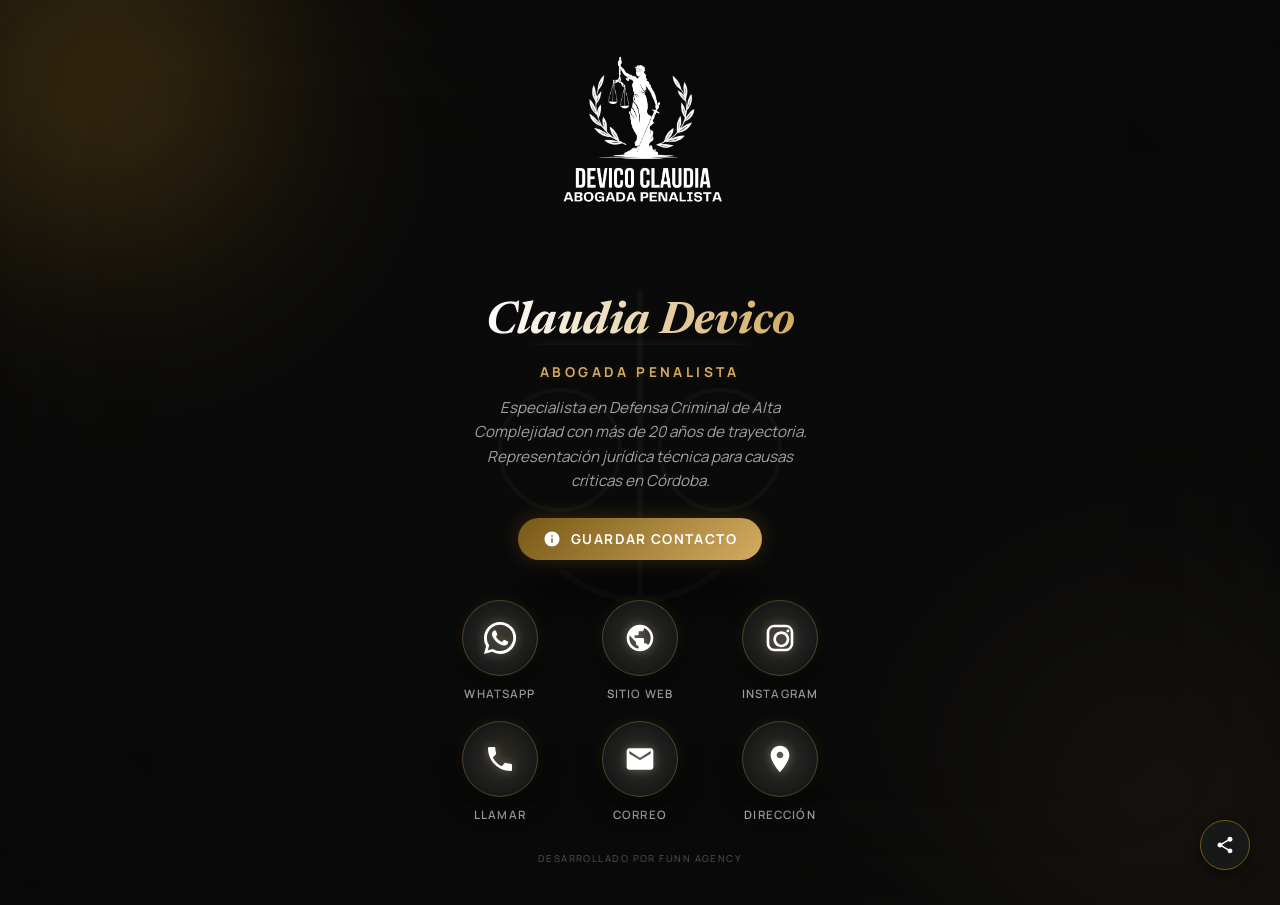
==== tarjeta-digital/index.html @ a2b51d61 "added digital card" ====
<!DOCTYPE html>
<html lang="es">

<head>
    <meta charset="UTF-8">
    <meta name="viewport" content="width=device-width, initial-scale=1.0">
    <title>Dra. Claudia Devico - Tarjeta Digital</title>
    <link
        href="https://fonts.googleapis.com/css2?family=Newsreader:ital,wght@0,400;0,600;0,700;1,600&family=Manrope:wght@300;400;500;700&display=swap"
        rel="stylesheet">
    <style>
        :root {
            --primary: #785916;
            --primary-light: #d4ac61;
            --bg-dark: #0a0a0a;
            --bg-card: rgba(25, 28, 29, 0.85);
            --text-white: #ffffff;
            --text-gray: #a1a1aa;
        }

        * {
            margin: 0;
            padding: 0;
            box-sizing: border-box;
            -webkit-tap-highlight-color: transparent;
        }

        body {
            font-family: 'Manrope', sans-serif;
            background: var(--bg-dark);
            color: var(--text-white);
            min-height: 100vh;
            display: flex;
            justify-content: center;
            align-items: center;
            overflow: hidden;
            padding: 20px;
            position: relative;
        }

        /* Watermark */
        .watermark {
            position: fixed;
            top: 50%;
            left: 50%;
            transform: translate(-50%, -50%);
            width: 80%;
            max-width: 400px;
            opacity: 0.03;
            pointer-events: none;
            z-index: -1;
        }

        /* Enhanced Bokeh Background */
        .background-blobs {
            position: fixed;
            top: 0;
            left: 0;
            width: 100%;
            height: 100%;
            z-index: -2;
            filter: blur(100px);
            opacity: 0.6;
            background: var(--bg-dark);
        }

        .blob {
            position: absolute;
            background: var(--primary);
            border-radius: 50%;
            transition: transform 0.2s ease-out;
            animation: move linear infinite;
        }

        .blob-1 {
            width: 400px;
            height: 400px;
            top: -100px;
            left: -100px;
            background: radial-gradient(circle, #785916, transparent);
            animation-duration: 20s;
        }

        .blob-2 {
            width: 500px;
            height: 500px;
            bottom: -150px;
            right: -150px;
            background: radial-gradient(circle, #d4ac6122, transparent);
            animation-duration: 25s;
        }

        @keyframes move {
            0% {
                transform: translate(0, 0) scale(1);
            }

            33% {
                transform: translate(100px, 50px) scale(1.1);
            }

            66% {
                transform: translate(-50px, 100px) scale(0.9);
            }

            100% {
                transform: translate(0, 0) scale(1);
            }
        }

        .card-container {
            width: 100%;
            max-width: 400px;
            text-align: center;
            animation: fadeIn 1.2s ease-out;
            position: relative;
            z-index: 10;
        }

        @keyframes fadeIn {
            from {
                opacity: 0;
                transform: translateY(30px);
            }

            to {
                opacity: 1;
                transform: translateY(0);
            }
        }

        .logo-section {
            margin-bottom: 35px;
        }

        .logo-section img {
            width: 240px;
            height: auto;
            /* Convertir colores oscuros (azul) a blanco para visibilidad */
            filter: brightness(0) invert(1) brightness(1.8) contrast(1.2);
            mix-blend-mode: screen;
            opacity: 1;
        }

        .info-section {
            margin-bottom: 40px;
        }

        /* Signature Reveal Animation */
        .info-section h1 {
            font-family: 'Newsreader', serif;
            font-size: 2.8rem;
            font-style: italic;
            margin-bottom: 8px;
            background: linear-gradient(90deg, #ffffff, #d4ac61, #ffffff);
            background-size: 200% auto;
            -webkit-background-clip: text;
            background-clip: text;
            -webkit-text-fill-color: transparent;
            position: relative;
            display: inline-block;
            mask-image: linear-gradient(90deg, black var(--reveal), transparent var(--reveal));
            -webkit-mask-image: linear-gradient(90deg, black var(--reveal), transparent var(--reveal));
            --reveal: 0%;
            animation: revealSignature 2s ease-out forwards;
        }

        @keyframes revealSignature {
            to {
                --reveal: 100%;
            }
        }

        @property --reveal {
            syntax: '<percentage>';
            initial-value: 0%;
            inherits: false;
        }

        .info-section h1::after {
            content: '';
            position: absolute;
            bottom: -5px;
            left: 15%;
            right: 15%;
            height: 1px;
            background: linear-gradient(to right, transparent, var(--primary-light), transparent);
            box-shadow: 0 0 10px var(--primary-light);
            animation: lineExpand 1.5s ease-out 1s forwards;
            transform: scaleX(0);
        }

        @keyframes lineExpand {
            to {
                transform: scaleX(1);
            }
        }

        .info-section p {
            font-size: 0.85rem;
            text-transform: uppercase;
            letter-spacing: 0.25em;
            color: var(--primary-light);
            font-weight: 700;
            margin-bottom: 15px;
            margin-top: 10px;
            text-shadow: 0 0 10px rgba(120, 89, 22, 0.3);
        }

        .description {
            font-size: 0.95rem;
            line-height: 1.6;
            color: var(--text-gray);
            max-width: 340px;
            margin: 0 auto;
            font-weight: 400;
            font-style: italic;
            margin-bottom: 25px;
        }

        /* vCard Button */
        .vcard-btn {
            background: linear-gradient(135deg, var(--primary), var(--primary-light));
            color: white;
            border: none;
            padding: 12px 25px;
            border-radius: 30px;
            font-family: 'Manrope', sans-serif;
            font-weight: 700;
            font-size: 0.85rem;
            letter-spacing: 0.1em;
            text-transform: uppercase;
            cursor: pointer;
            box-shadow: 0 50px 30px rgba(0, 0, 0, 0.4), 0 0 20px rgba(120, 89, 22, 0.4);
            display: inline-flex;
            align-items: center;
            gap: 10px;
            transition: all 0.3s ease;
        }

        .vcard-btn:hover {
            transform: translateY(-3px);
            box-shadow: 0 5px 25px rgba(120, 89, 22, 0.6);
        }

        .vcard-btn svg {
            width: 18px;
            height: 18px;
            fill: white;
        }

        .links-grid {
            display: grid;
            grid-template-columns: repeat(3, 1fr);
            gap: 20px;
            margin-bottom: 30px;
            width: 100%;
            margin-top: 40px;
        }

        .link-item {
            text-decoration: none;
            color: var(--text-white);
            display: flex;
            flex-direction: column;
            align-items: center;
            gap: 10px;
            transition: transform 0.3s cubic-bezier(0.175, 0.885, 0.32, 1.275);
        }

        .link-item:active {
            transform: scale(0.9);
        }

        .icon-wrapper {
            width: 76px;
            height: 76px;
            background: var(--bg-card);
            border: 1px solid rgba(212, 172, 97, 0.3);
            border-radius: 50%;
            display: center;
            justify-content: center;
            align-items: center;
            backdrop-filter: blur(15px);
            box-shadow: 0 10px 25px rgba(0, 0, 0, 0.6),
                0 0 15px rgba(120, 89, 22, 0.2);
            position: relative;
            overflow: hidden;
            display: flex;
        }

        .icon-wrapper::before {
            content: '';
            position: absolute;
            top: 0;
            left: 0;
            right: 0;
            bottom: 0;
            border-radius: 50%;
            background: radial-gradient(circle, var(--primary-light) 0%, transparent 70%);
            opacity: 0.15;
            animation: pulse 2.5s infinite;
        }

        @keyframes pulse {
            0% {
                transform: scale(0.8);
                opacity: 0.1;
            }

            50% {
                transform: scale(1.15);
                opacity: 0.3;
            }

            100% {
                transform: scale(0.8);
                opacity: 0.1;
            }
        }

        .icon-wrapper svg {
            width: 32px;
            height: 32px;
            fill: var(--text-white);
            filter: drop-shadow(0 0 5px rgba(255, 255, 255, 0.3));
            z-index: 2;
        }

        .link-label {
            font-size: 0.72rem;
            font-weight: 600;
            color: var(--text-gray);
            letter-spacing: 0.1em;
            text-transform: uppercase;
        }

        .footer {
            margin-top: 30px;
            padding-bottom: 20px;
            font-size: 0.6rem;
            color: var(--text-gray);
            opacity: 0.4;
            letter-spacing: 0.15em;
            text-transform: uppercase;
            font-weight: 500;
        }

        /* Floating Share Button */
        .share-btn {
            position: fixed;
            bottom: 30px;
            right: 30px;
            width: 50px;
            height: 50px;
            background: var(--bg-card);
            border: 1px solid var(--primary);
            border-radius: 50%;
            display: flex;
            justify-content: center;
            align-items: center;
            cursor: pointer;
            backdrop-filter: blur(10px);
            box-shadow: 0 5px 15px rgba(0, 0, 0, 0.5);
            z-index: 100;
            transition: all 0.3s ease;
        }

        .share-btn:hover {
            transform: rotate(-15deg) scale(1.1);
            background: var(--primary);
        }

        .share-btn svg {
            width: 20px;
            height: 20px;
            fill: var(--text-white);
        }

        @media print {
            body {
                background: #000 !important;
            }

            .background-blobs,
            .share-btn,
            .vcard-btn {
                display: none;
            }

            .card-container {
                transform: none !important;
            }

            .footer {
                opacity: 1;
                color: #444;
            }
        }
    </style>
</head>

<body>
    <div class="background-blobs">
        <div class="blob blob-1" id="blob1"></div>
        <div class="blob blob-2" id="blob2"></div>
    </div>

    <svg class="watermark" viewBox="0 0 100 100">
        <path d="M50 10 L50 90 M20 40 L80 40 M30 80 Q50 95 70 80" fill="none" stroke="currentColor"
            stroke-width="1.5" />
        <circle cx="30" cy="50" r="15" fill="none" stroke="currentColor" stroke-width="1" />
        <circle cx="70" cy="50" r="15" fill="none" stroke="currentColor" stroke-width="1" />
    </svg>

    <div class="card-container">
        <div class="logo-section">
            <img src="../devico andrea trasnp.png" alt="Logo Claudia Devico">
        </div>

        <div class="info-section">
            <h1 id="userName">Claudia Devico</h1>
            <p>Abogada Penalista</p>
            <div class="description">
                Especialista en Defensa Criminal de Alta Complejidad con más de 20 años de trayectoria.
                Representación jurídica técnica para causas críticas en Córdoba.
            </div>
            <button class="vcard-btn" onclick="downloadVCard()">
                <svg viewBox="0 0 24 24">
                    <path
                        d="M12 2C6.48 2 2 6.48 2 12s4.48 10 10 10 10-4.48 10-10S17.52 2 12 2zm1 15h-2v-6h2v6zm0-8h-2V7h2v2z" />
                </svg>
                Guardar Contacto
            </button>
        </div>

        <div class="links-grid">
            <a href="https://wa.me/5493512355442" class="link-item">
                <div class="icon-wrapper"><svg viewBox="0 0 24 24">
                        <path
                            d="M17.472 14.382c-.297-.149-1.758-.867-2.03-.967-.273-.099-.471-.148-.67.15-.197.297-.767.966-.94 1.164-.173.199-.347.223-.644.075-.297-.15-1.255-.463-2.39-1.475-.883-.788-1.48-1.761-1.653-2.059-.173-.297-.018-.458.13-.606.134-.133.298-.347.446-.52.149-.174.198-.298.298-.497.099-.198.05-.371-.025-.52-.075-.149-.669-1.612-.916-2.207-.242-.579-.487-.5-.669-.51-.173-.008-.371-.01-.57-.01-.198 0-.52.074-.792.372-.272.297-1.04 1.016-1.04 2.479 0 1.462 1.065 2.875 1.213 3.074.149.198 2.096 3.2 5.077 4.487.709.306 1.262.489 1.694.625.712.227 1.36.195 1.871.118.571-.085 1.758-.719 2.006-1.413.248-.694.248-1.289.173-1.413-.074-.124-.272-.198-.57-.347m-5.421 7.403h-.004a9.87 9.87 0 01-5.031-1.378l-.361-.214-3.741.982.998-3.648-.235-.374a9.86 9.86 0 01-1.51-5.26c.001-5.45 4.436-9.884 9.888-9.884 2.64 0 5.122 1.03 6.988 2.898a9.825 9.825 0 012.893 6.994c-.003 5.45-4.437 9.884-9.885 9.884m8.413-18.297A11.815 11.815 0 0012.05 0C5.414 0 0 5.414 0 12.05c0 2.123.553 4.197 1.603 6.013L0 24l6.135-1.61a11.811 11.811 0 005.912 1.57h.005c6.632 0 12.046-5.414 12.046-12.05 0-3.212-1.25-6.232-3.52-8.502" />
                    </svg></div>
                <span class="link-label">WhatsApp</span>
            </a>
            <a href="https://abogadadevico.com/" class="link-item">
                <div class="icon-wrapper"><svg viewBox="0 0 24 24">
                        <path
                            d="M12 2C6.47 2 2 6.47 2 12s4.47 10 10 10 10-4.47 10-10S17.53 2 12 2zm-1 17.93c-3.95-.49-7-3.85-7-7.93 0-.62.08-1.21.21-1.79L9 15v1c0 1.1.9 2 2 2v1.93zm6.9-2.54c-.26-.81-1-1.39-1.9-1.39h-1v-3c0-.55-.45-1-1-1H8v-2h2c.55 0 1-.45 1-1V7h2c1.1 0 2-.9 2-2v-.41c2.93 1.19 5 4.06 5 7.41 0 2.08-.8 3.97-2.1 5.39z" />
                    </svg></div>
                <span class="link-label">Sitio Web</span>
            </a>
            <a href="https://www.instagram.com/abogadaclaudiadevico/" class="link-item">
                <div class="icon-wrapper"><svg viewBox="0 0 24 24">
                        <path
                            d="M7.8 2h8.4C19.4 2 22 4.6 22 7.8v8.4a5.8 5.8 0 0 1-5.8 5.8H7.8C4.6 22 2 19.4 2 16.2V7.8A5.8 5.8 0 0 1 7.8 2m-.2 2A3.6 3.6 0 0 0 4 7.6v8.8A3.6 3.6 0 0 0 7.6 20h8.8a3.6 3.6 0 0 0 3.6-3.6V7.6A3.6 3.6 0 0 0 16.4 4H7.6m5.4 3c3.3 0 6 2.7 6 6s-2.7 6-6 6-6-2.7-6-6 2.7-6 6-6m0 2a4 4 0 0 0-4 4 4 4 0 0 0 4 4 4 4 0 0 0 4-4 4 4 0 0 0-4-4m4.9-3.3c.6 0 1.1.5 1.1 1.1 0 .6-.5 1.1-1.1 1.1-.6 0-1.1-.5-1.1-1.1 0-.6.5-1.1 1.1-1.1z" />
                    </svg></div>
                <span class="link-label">Instagram</span>
            </a>
            <a href="tel:+5493512355442" class="link-item">
                <div class="icon-wrapper"><svg viewBox="0 0 24 24">
                        <path
                            d="M6.62 10.79c1.44 2.82 3.76 5.14 6.59 6.59l2.2-2.2c.27-.27.67-.36 1.02-.24 1.12.37 2.33.57 3.57.57.55 0 1 .45 1 1V20c0 .55-.45 1-1 1-9.39 0-17-7.61-17-17 0-.55.45-1 1-1h3.5c.55 0 1 .45 1 1 0 1.25.2 2.45.57 3.57.11.35.03.74-.25 1.02l-2.2 2.2z" />
                    </svg></div>
                <span class="link-label">Llamar</span>
            </a>
            <a href="mailto:contacto@abogadadevico.com" class="link-item">
                <div class="icon-wrapper"><svg viewBox="0 0 24 24">
                        <path
                            d="M20 4H4c-1.1 0-2 .9-2 2v12c0 1.1.9 2 2 2h16c1.1 0 2-.9 2-2V6c0-1.1-.9-2-2-2zm0 4l-8 5-8-5V6l8 5 8-5v2z" />
                    </svg></div>
                <span class="link-label">Correo</span>
            </a>
            <a href="https://maps.google.com/?q=Caseros+551,+Cordoba,+Argentina" class="link-item">
                <div class="icon-wrapper"><svg viewBox="0 0 24 24">
                        <path
                            d="M12 2C8.13 2 5 5.13 5 9c0 5.25 7 13 7 13s7-7.75 7-13c0-3.87-3.13-7-7-7zm0 9.5c-1.38 0-2.5-1.12-2.5-2.5s1.12-2.5 2.5-2.5 2.5 1.12 2.5 2.5-1.12 2.5-2.5 2.5z" />
                    </svg></div>
                <span class="link-label">Dirección</span>
            </a>
        </div>

        <div class="footer">Desarrollado por FUNN Agency</div>
    </div>

    <div class="share-btn" onclick="shareCard()">
        <svg viewBox="0 0 24 24">
            <path
                d="M18 16.08c-.76 0-1.44.3-1.96.77L8.91 12.7c.05-.23.09-.46.09-.7s-.04-.47-.09-.7l7.05-4.11c.54.5 1.25.81 2.04.81 1.66 0 3-1.34 3-3s-1.34-3-3-3-3 1.34-3 3c0 .24.04.47.09.7L8.04 9.81C7.5 9.31 6.79 9 6 9c-1.66 0-3 1.34-3 3s1.34 3 3 3c.79 0 1.5-.31 2.04-.81l7.12 4.16c-.05.21-.08.43-.08.65 0 1.61 1.31 2.92 2.92 2.92s2.92-1.31 2.92-2.92c0-1.61-1.31-2.92-2.92-2.92z" />
        </svg>
    </div>

    <script>
        // vCard Download
        function downloadVCard() {
            const vcard = `BEGIN:VCARD
VERSION:3.0
FN:Dra. Claudia Devico
ORG:Estudio Jurídico Devico
TITLE:Abogada Penalista
TEL;TYPE=CELL,VOICE:+5493512355442
EMAIL;TYPE=PREF,INTERNET:contacto@abogadadevico.com
URL:https://abogadadevico.com/
ADR;TYPE=WORK,POSTAL,PARCEL:;;Caseros 551;Cordoba;;5000;Argentina
END:VCARD`;
            const blob = new Blob([vcard], { type: 'text/vcard' });
            const url = window.URL.createObjectURL(blob);
            const a = document.createElement('a');
            a.href = url;
            a.download = 'Claudia_Devico.vcf';
            document.body.appendChild(a);
            a.click();
            window.URL.revokeObjectURL(url);
            document.body.removeChild(a);
        }

        // Parallax Effect
        window.addEventListener('deviceorientation', (event) => {
            const x = event.beta;  // In degree in range [-180,180]
            const y = event.gamma; // In degree in range [-90,90]

            const b1 = document.getElementById('blob1');
            const b2 = document.getElementById('blob2');

            const moveX = y / 2;
            const moveY = (x - 45) / 2; // Subtracting 45 assuming a normal holding angle

            b1.style.transform = `translate(${moveX}px, ${moveY}px)`;
            b2.style.transform = `translate(${-moveX}px, ${-moveY}px)`;
        });

        // Share API
        async function shareCard() {
            const shareData = {
                title: 'Dra. Claudia Devico - Tarjeta Digital',
                text: 'Contacto profesional - Abogada Penalista',
                url: window.location.href
            };

            try {
                if (navigator.share) {
                    await navigator.share(shareData);
                } else {
                    // Fallback to copy URL
                    await navigator.clipboard.writeText(window.location.href);
                    alert('Enlace copiado al portapapeles');
                }
            } catch (err) {
                console.log('Error sharing:', err);
            }
        }
    </script>
</body>

</html>
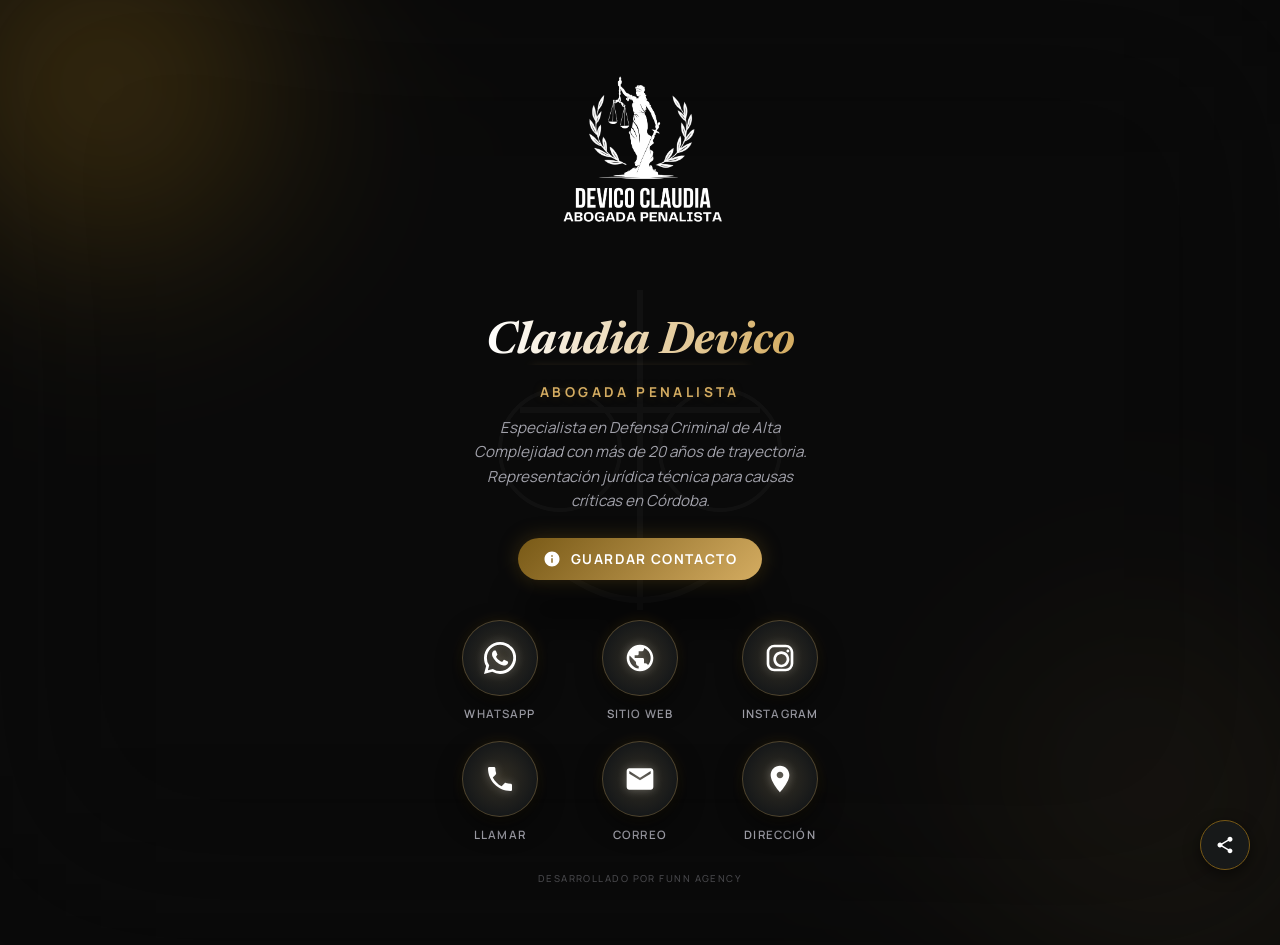
==== commit d6991fc0: "fixed tarjeta digital" ====
--- a/tarjeta-digital/index.html
+++ b/tarjeta-digital/index.html
@@ -31,10 +31,12 @@
             color: var(--text-white);
             min-height: 100vh;
             display: flex;
-            justify-content: center;
+            flex-direction: column;
+            justify-content: flex-start;
             align-items: center;
-            overflow: hidden;
-            padding: 20px;
+            overflow-x: hidden;
+            overflow-y: auto;
+            padding: 40px 20px;
             position: relative;
         }
 
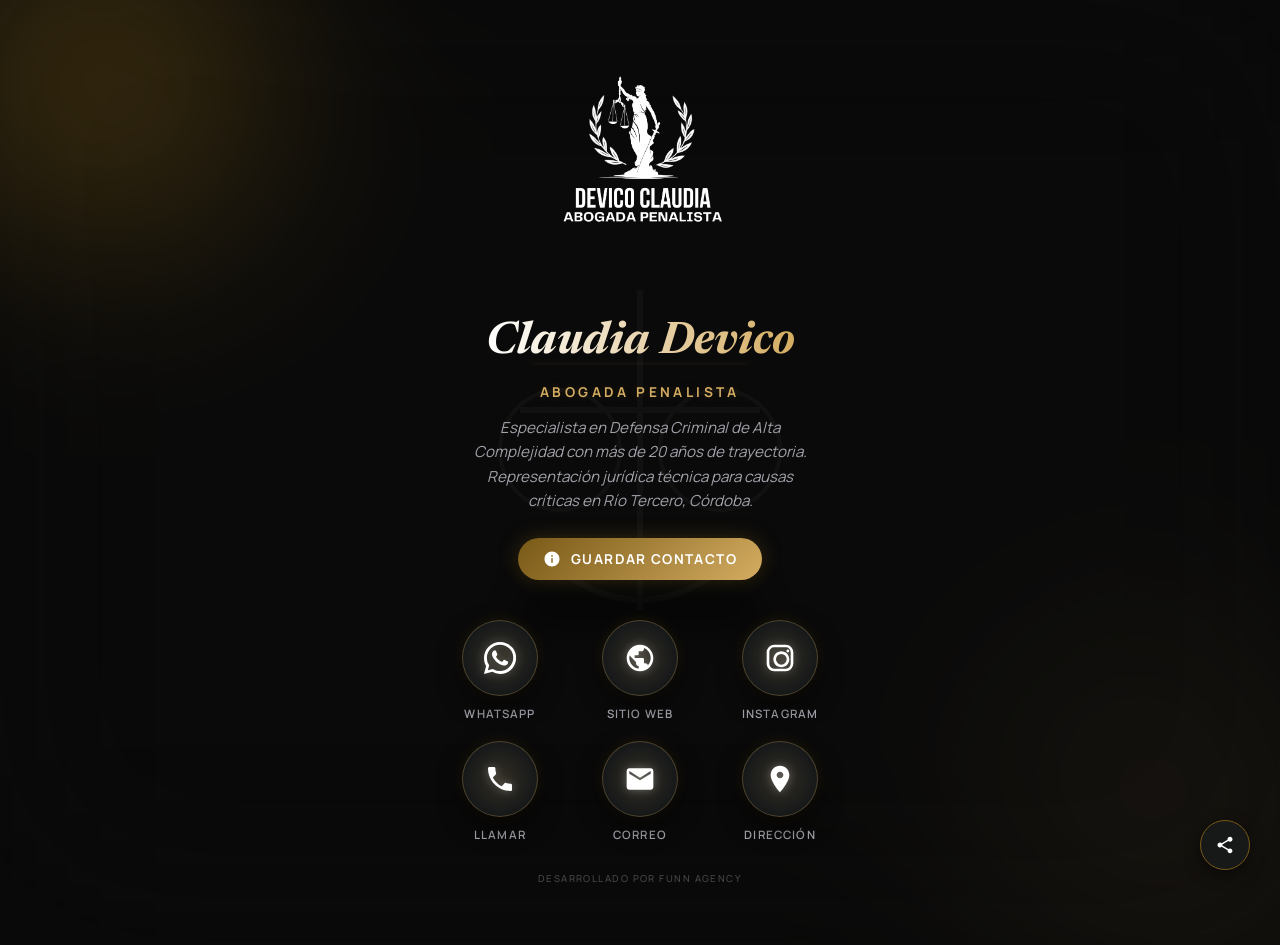
==== commit 34480d73: "data modification" ====
--- a/tarjeta-digital/index.html
+++ b/tarjeta-digital/index.html
@@ -425,7 +425,7 @@
             <p>Abogada Penalista</p>
             <div class="description">
                 Especialista en Defensa Criminal de Alta Complejidad con más de 20 años de trayectoria.
-                Representación jurídica técnica para causas críticas en Córdoba.
+                Representación jurídica técnica para causas críticas en Río Tercero, Córdoba.
             </div>
             <button class="vcard-btn" onclick="downloadVCard()">
                 <svg viewBox="0 0 24 24">
@@ -437,7 +437,7 @@
         </div>
 
         <div class="links-grid">
-            <a href="https://wa.me/5493512355442" class="link-item">
+            <a href="https://wa.me/5493571578237" class="link-item">
                 <div class="icon-wrapper"><svg viewBox="0 0 24 24">
                         <path
                             d="M17.472 14.382c-.297-.149-1.758-.867-2.03-.967-.273-.099-.471-.148-.67.15-.197.297-.767.966-.94 1.164-.173.199-.347.223-.644.075-.297-.15-1.255-.463-2.39-1.475-.883-.788-1.48-1.761-1.653-2.059-.173-.297-.018-.458.13-.606.134-.133.298-.347.446-.52.149-.174.198-.298.298-.497.099-.198.05-.371-.025-.52-.075-.149-.669-1.612-.916-2.207-.242-.579-.487-.5-.669-.51-.173-.008-.371-.01-.57-.01-.198 0-.52.074-.792.372-.272.297-1.04 1.016-1.04 2.479 0 1.462 1.065 2.875 1.213 3.074.149.198 2.096 3.2 5.077 4.487.709.306 1.262.489 1.694.625.712.227 1.36.195 1.871.118.571-.085 1.758-.719 2.006-1.413.248-.694.248-1.289.173-1.413-.074-.124-.272-.198-.57-.347m-5.421 7.403h-.004a9.87 9.87 0 01-5.031-1.378l-.361-.214-3.741.982.998-3.648-.235-.374a9.86 9.86 0 01-1.51-5.26c.001-5.45 4.436-9.884 9.888-9.884 2.64 0 5.122 1.03 6.988 2.898a9.825 9.825 0 012.893 6.994c-.003 5.45-4.437 9.884-9.885 9.884m8.413-18.297A11.815 11.815 0 0012.05 0C5.414 0 0 5.414 0 12.05c0 2.123.553 4.197 1.603 6.013L0 24l6.135-1.61a11.811 11.811 0 005.912 1.57h.005c6.632 0 12.046-5.414 12.046-12.05 0-3.212-1.25-6.232-3.52-8.502" />
@@ -458,7 +458,7 @@
                     </svg></div>
                 <span class="link-label">Instagram</span>
             </a>
-            <a href="tel:+5493512355442" class="link-item">
+            <a href="tel:+5493571578237" class="link-item">
                 <div class="icon-wrapper"><svg viewBox="0 0 24 24">
                         <path
                             d="M6.62 10.79c1.44 2.82 3.76 5.14 6.59 6.59l2.2-2.2c.27-.27.67-.36 1.02-.24 1.12.37 2.33.57 3.57.57.55 0 1 .45 1 1V20c0 .55-.45 1-1 1-9.39 0-17-7.61-17-17 0-.55.45-1 1-1h3.5c.55 0 1 .45 1 1 0 1.25.2 2.45.57 3.57.11.35.03.74-.25 1.02l-2.2 2.2z" />
@@ -472,7 +472,7 @@
                     </svg></div>
                 <span class="link-label">Correo</span>
             </a>
-            <a href="https://maps.google.com/?q=Caseros+551,+Cordoba,+Argentina" class="link-item">
+            <a href="https://maps.google.com/?q=Rio+Tercero,+Cordoba,+Argentina" class="link-item">
                 <div class="icon-wrapper"><svg viewBox="0 0 24 24">
                         <path
                             d="M12 2C8.13 2 5 5.13 5 9c0 5.25 7 13 7 13s7-7.75 7-13c0-3.87-3.13-7-7-7zm0 9.5c-1.38 0-2.5-1.12-2.5-2.5s1.12-2.5 2.5-2.5 2.5 1.12 2.5 2.5-1.12 2.5-2.5 2.5z" />
@@ -499,10 +499,10 @@
 FN:Dra. Claudia Devico
 ORG:Estudio Jurídico Devico
 TITLE:Abogada Penalista
-TEL;TYPE=CELL,VOICE:+5493512355442
+TEL;TYPE=CELL,VOICE:+5493571578237
 EMAIL;TYPE=PREF,INTERNET:contacto@abogadadevico.com
 URL:https://abogadadevico.com/
-ADR;TYPE=WORK,POSTAL,PARCEL:;;Caseros 551;Cordoba;;5000;Argentina
+ADR;TYPE=WORK,POSTAL,PARCEL:;;Río Tercero;Cordoba;;5850;Argentina
 END:VCARD`;
             const blob = new Blob([vcard], { type: 'text/vcard' });
             const url = window.URL.createObjectURL(blob);
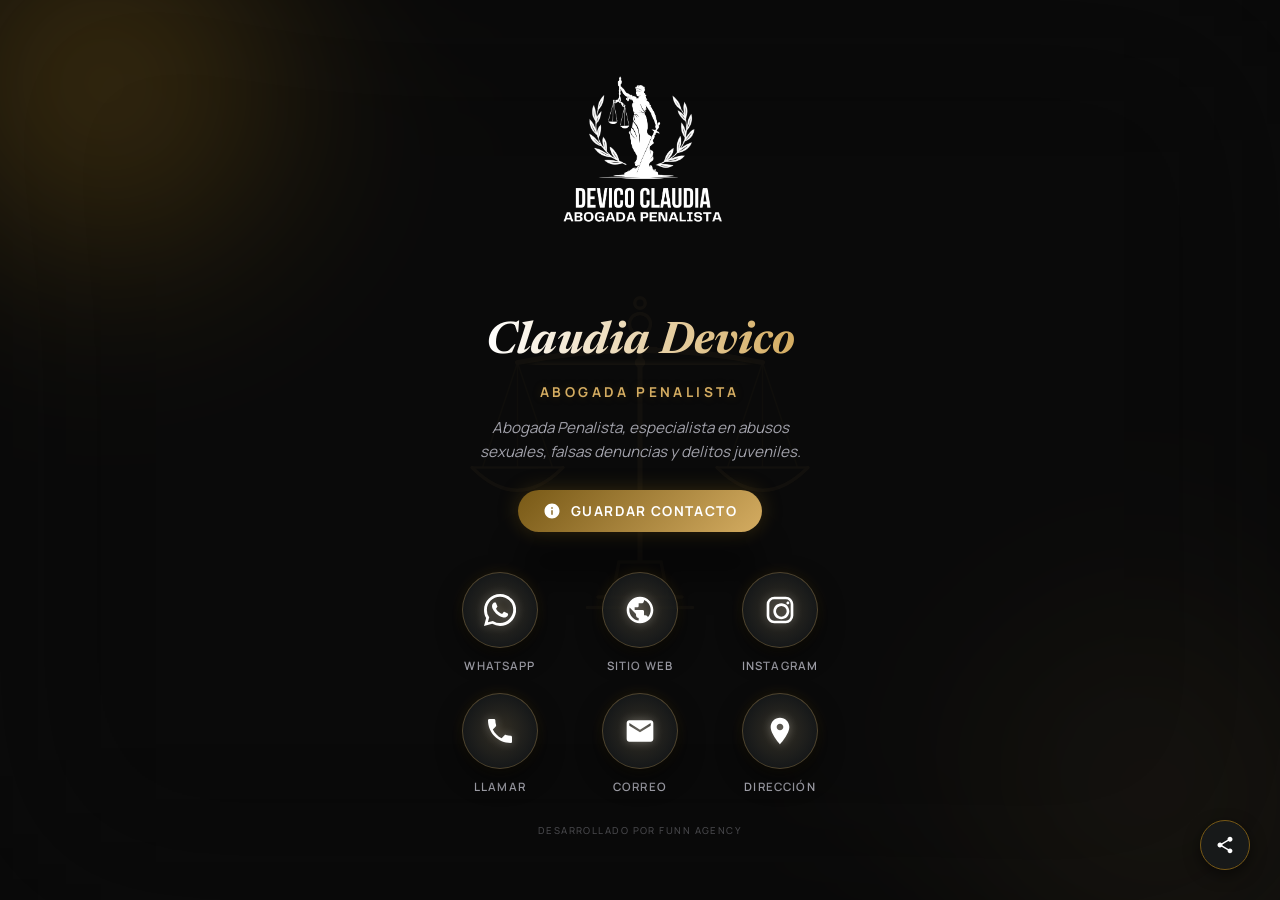
==== commit 4b4b345f: "optimizacion" ====
--- a/tarjeta-digital/index.html
+++ b/tarjeta-digital/index.html
@@ -46,11 +46,12 @@
             top: 50%;
             left: 50%;
             transform: translate(-50%, -50%);
-            width: 80%;
-            max-width: 400px;
-            opacity: 0.03;
+            width: 85%;
+            max-width: 420px;
+            opacity: 0.04;
             pointer-events: none;
             z-index: -1;
+            color: var(--primary-light);
         }
 
         /* Enhanced Bokeh Background */
@@ -408,11 +409,36 @@
         <div class="blob blob-2" id="blob2"></div>
     </div>
 
-    <svg class="watermark" viewBox="0 0 100 100">
-        <path d="M50 10 L50 90 M20 40 L80 40 M30 80 Q50 95 70 80" fill="none" stroke="currentColor"
-            stroke-width="1.5" />
-        <circle cx="30" cy="50" r="15" fill="none" stroke="currentColor" stroke-width="1" />
-        <circle cx="70" cy="50" r="15" fill="none" stroke="currentColor" stroke-width="1" />
+    <svg class="watermark" viewBox="0 0 120 120" xmlns="http://www.w3.org/2000/svg">
+        <!-- Stand Base -->
+        <path d="M 45 105 L 75 105" stroke="currentColor" stroke-width="1" stroke-linecap="round" fill="none" />
+        <path d="M 48 102 L 72 102" stroke="currentColor" stroke-width="1" stroke-linecap="round" fill="none" />
+        <path d="M 52 102 L 54 92 L 66 92 L 68 102 Z" fill="none" stroke="currentColor" stroke-width="1" />
+        <!-- Main Column -->
+        <line x1="60" y1="92" x2="60" y2="28" stroke="currentColor" stroke-width="1.5" />
+        <circle cx="60" cy="24" r="3" fill="none" stroke="currentColor" stroke-width="1" />
+        <circle cx="60" cy="18" r="1.5" fill="none" stroke="currentColor" stroke-width="1" />
+        <!-- Crossbeam (curved, classical) -->
+        <path d="M 25 35 Q 60 28 95 35" stroke="currentColor" stroke-width="1.5" fill="none" stroke-linecap="round" />
+        <!-- Left scale pans and chains -->
+        <!-- Chains -->
+        <line x1="25" y1="35" x2="15" y2="65" stroke="currentColor" stroke-width="0.5" opacity="0.7" />
+        <line x1="25" y1="35" x2="35" y2="65" stroke="currentColor" stroke-width="0.5" opacity="0.7" />
+        <line x1="25" y1="35" x2="25" y2="65" stroke="currentColor" stroke-width="0.5" opacity="0.7" />
+        <!-- Left Pan -->
+        <path d="M 12 65 Q 25 78 38 65" stroke="currentColor" stroke-width="1" fill="none" stroke-linecap="round" />
+        <line x1="12" y1="65" x2="38" y2="65" stroke="currentColor" stroke-width="0.75" />
+        <!-- Right scale pans and chains -->
+        <!-- Chains -->
+        <line x1="95" y1="35" x2="85" y2="65" stroke="currentColor" stroke-width="0.5" opacity="0.7" />
+        <line x1="95" y1="35" x2="105" y2="65" stroke="currentColor" stroke-width="0.5" opacity="0.7" />
+        <line x1="95" y1="35" x2="95" y2="65" stroke="currentColor" stroke-width="0.5" opacity="0.7" />
+        <!-- Right Pan -->
+        <path d="M 82 65 Q 95 78 108 65" stroke="currentColor" stroke-width="1" fill="none" stroke-linecap="round" />
+        <line x1="82" y1="65" x2="108" y2="65" stroke="currentColor" stroke-width="0.75" />
+        <!-- Decorative details on crossbeam joint -->
+        <path d="M 55 31 L 65 31" stroke="currentColor" stroke-width="1" />
+        <circle cx="60" cy="35" r="1.5" fill="currentColor" />
     </svg>
 
     <div class="card-container">
@@ -424,8 +450,7 @@
             <h1 id="userName">Claudia Devico</h1>
             <p>Abogada Penalista</p>
             <div class="description">
-                Especialista en Defensa Criminal de Alta Complejidad con más de 20 años de trayectoria.
-                Representación jurídica técnica para causas críticas en Río Tercero, Córdoba.
+                Abogada Penalista, especialista en abusos sexuales, falsas denuncias y delitos juveniles.
             </div>
             <button class="vcard-btn" onclick="downloadVCard()">
                 <svg viewBox="0 0 24 24">
